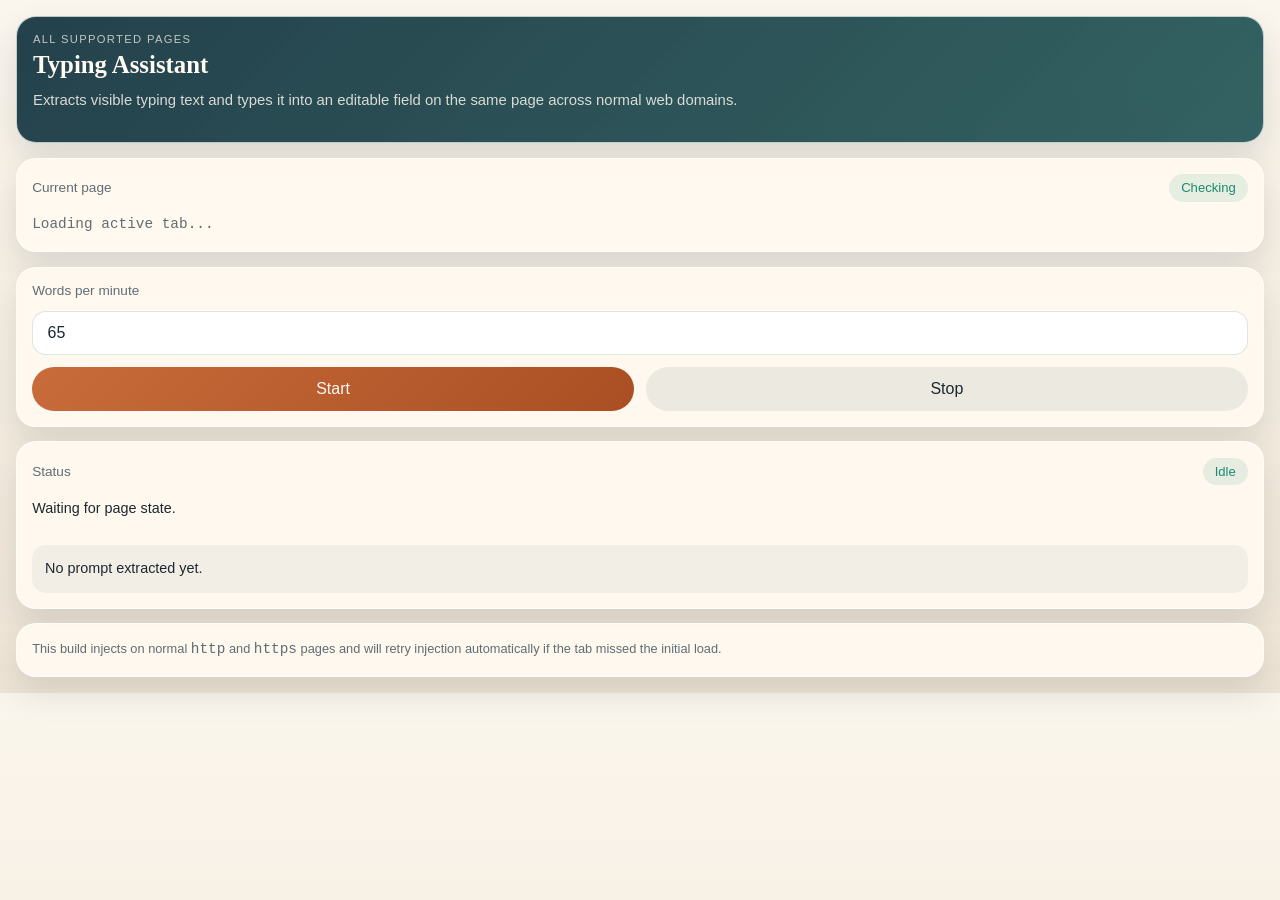
==== extension/popup.html @ 99722a8c "extensio" ====
<!doctype html>
<html lang="en">
<head>
  <meta charset="utf-8">
  <meta name="viewport" content="width=device-width, initial-scale=1">
  <title>Page Typing Assistant</title>
  <style>
    :root {
      --bg: #f5efe4;
      --panel: #fff9f0;
      --line: rgba(18, 32, 39, 0.12);
      --text: #1c2830;
      --muted: #5f6d74;
      --accent: #1f8a70;
      --warm: #c96c3b;
      --danger: #b14837;
    }

    * {
      box-sizing: border-box;
    }

    body {
      margin: 0;
      min-width: 360px;
      background: linear-gradient(180deg, #fbf6ed 0%, #efe5d6 100%);
      color: var(--text);
      font-family: "Trebuchet MS", "Segoe UI", sans-serif;
    }

    .shell {
      padding: 1rem;
      display: grid;
      gap: 0.9rem;
    }

    .hero,
    .panel {
      border: 1px solid rgba(255, 255, 255, 0.7);
      border-radius: 20px;
      background: rgba(255, 249, 240, 0.95);
      box-shadow: 0 16px 34px rgba(20, 36, 44, 0.12);
    }

    .hero {
      padding: 1rem;
      background: linear-gradient(135deg, rgba(24, 55, 67, 0.95), rgba(34, 85, 85, 0.92));
      color: #fffaf2;
    }

    .eyebrow {
      margin: 0 0 0.5rem;
      letter-spacing: 0.12em;
      text-transform: uppercase;
      font-size: 0.7rem;
      color: rgba(255, 250, 242, 0.72);
    }

    h1 {
      margin: 0;
      font-family: Georgia, "Times New Roman", serif;
      font-size: 1.55rem;
      line-height: 1;
    }

    .hero-copy {
      margin-top: 0.7rem;
      color: rgba(255, 250, 242, 0.82);
      line-height: 1.5;
      font-size: 0.93rem;
    }

    .panel {
      padding: 0.95rem;
      display: grid;
      gap: 0.8rem;
    }

    .row {
      display: flex;
      align-items: center;
      justify-content: space-between;
      gap: 0.8rem;
    }

    .label {
      color: var(--muted);
      font-size: 0.85rem;
    }

    .pill {
      display: inline-flex;
      align-items: center;
      border-radius: 999px;
      padding: 0.4rem 0.75rem;
      background: rgba(31, 138, 112, 0.11);
      color: var(--accent);
      font-size: 0.82rem;
    }

    .pill.error {
      background: rgba(177, 72, 55, 0.12);
      color: var(--danger);
    }

    .pill.busy {
      background: rgba(201, 108, 59, 0.12);
      color: var(--warm);
    }

    input[type="number"] {
      width: 100%;
      border: 1px solid var(--line);
      border-radius: 14px;
      padding: 0.75rem 0.9rem;
      background: white;
      color: var(--text);
      font: inherit;
    }

    .button-row {
      display: flex;
      gap: 0.75rem;
    }

    button {
      flex: 1;
      border: 0;
      border-radius: 999px;
      padding: 0.8rem 1rem;
      cursor: pointer;
      font: inherit;
    }

    button.primary {
      background: linear-gradient(135deg, var(--warm), #a94f23);
      color: #fff9f2;
    }

    button.secondary {
      background: rgba(24, 55, 67, 0.08);
      color: var(--text);
    }

    button:disabled {
      opacity: 0.6;
      cursor: default;
    }

    .status-copy,
    .mono,
    .preview {
      line-height: 1.5;
      font-size: 0.9rem;
    }

    .mono {
      color: var(--muted);
      font-family: Consolas, "Courier New", monospace;
      word-break: break-word;
    }

    .preview {
      max-height: 92px;
      overflow: auto;
      border-radius: 14px;
      padding: 0.8rem;
      background: rgba(24, 55, 67, 0.05);
      color: var(--text);
    }

    .footnote {
      color: var(--muted);
      font-size: 0.8rem;
      line-height: 1.45;
    }
  </style>
</head>
<body>
  <div class="shell">
    <section class="hero">
      <p class="eyebrow">All Supported Pages</p>
      <h1>Typing Assistant</h1>
      <p class="hero-copy">
        Extracts visible typing text and types it into an editable field on the same page across normal web domains.
      </p>
    </section>

    <section class="panel">
      <div class="row">
        <span class="label">Current page</span>
        <span id="domainPill" class="pill">Checking</span>
      </div>
      <div class="mono" id="pageHost">Loading active tab...</div>
    </section>

    <section class="panel">
      <label class="label" for="wpmInput">Words per minute</label>
      <input id="wpmInput" type="number" min="10" max="240" step="1" value="65">
      <div class="button-row">
        <button id="startButton" class="primary" type="button">Start</button>
        <button id="stopButton" class="secondary" type="button">Stop</button>
      </div>
    </section>

    <section class="panel">
      <div class="row">
        <span class="label">Status</span>
        <span id="statusPill" class="pill">Idle</span>
      </div>
      <div id="statusText" class="status-copy">Waiting for page state.</div>
      <div class="mono" id="targetText"></div>
      <div class="preview" id="previewText">No prompt extracted yet.</div>
    </section>

    <section class="panel">
      <div class="footnote">
        This build injects on normal <span class="mono">http</span> and <span class="mono">https</span> pages and will retry injection automatically if the tab missed the initial load.
      </div>
    </section>
  </div>

  <script src="popup.js"></script>
</body>
</html>
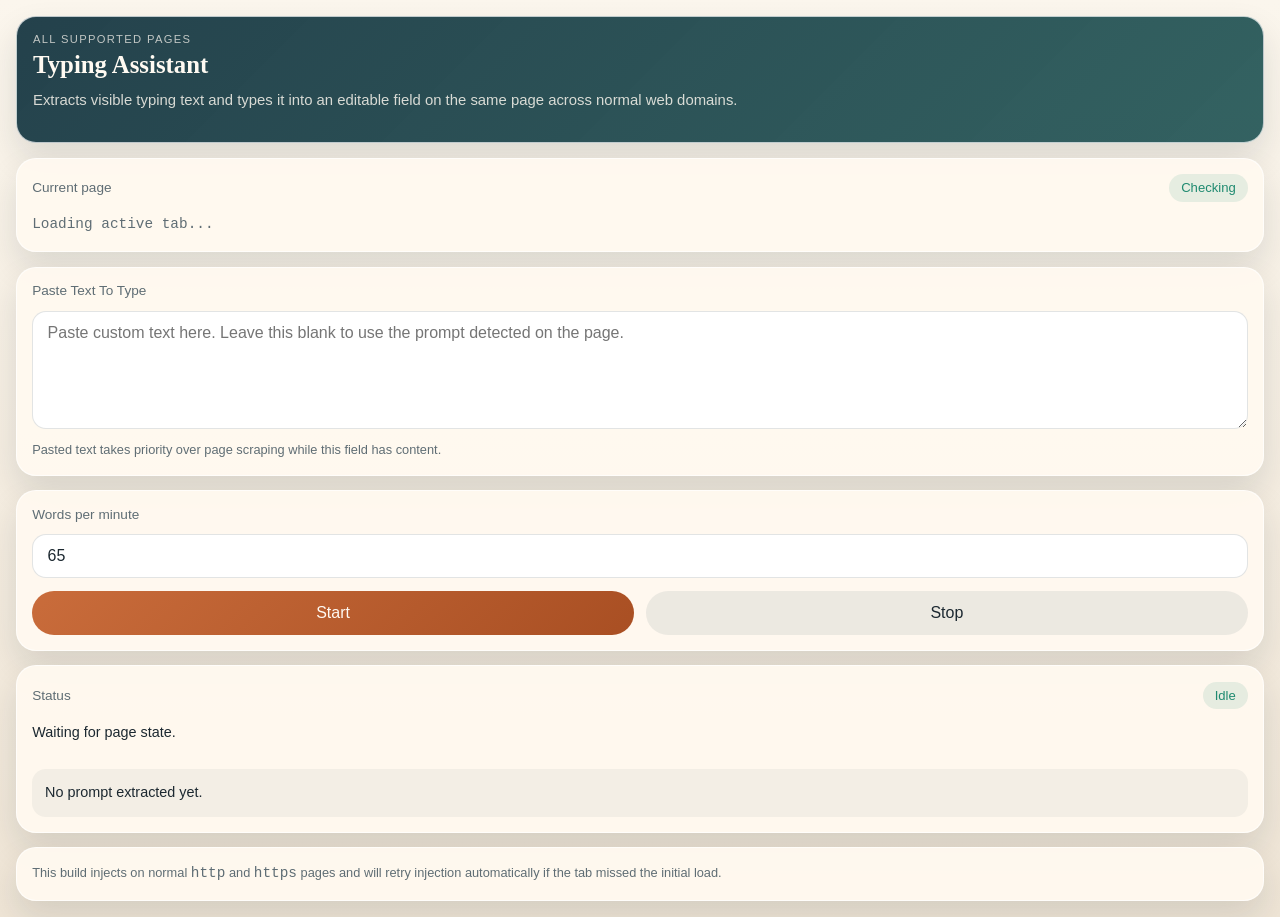
==== commit 60599764: "extension" ====
--- a/extension/popup.html
+++ b/extension/popup.html
@@ -108,7 +108,8 @@
       color: var(--warm);
     }
 
-    input[type="number"] {
+    input[type="number"],
+    textarea {
       width: 100%;
       border: 1px solid var(--line);
       border-radius: 14px;
@@ -116,6 +117,11 @@
       background: white;
       color: var(--text);
       font: inherit;
+    }
+
+    textarea {
+      min-height: 118px;
+      resize: vertical;
     }
 
     .button-row {
@@ -195,6 +201,17 @@
     </section>
 
     <section class="panel">
+      <label class="label" for="customTextInput">Paste Text To Type</label>
+      <textarea
+        id="customTextInput"
+        placeholder="Paste custom text here. Leave this blank to use the prompt detected on the page."
+      ></textarea>
+      <div class="footnote">
+        Pasted text takes priority over page scraping while this field has content.
+      </div>
+    </section>
+
+    <section class="panel">
       <label class="label" for="wpmInput">Words per minute</label>
       <input id="wpmInput" type="number" min="10" max="240" step="1" value="65">
       <div class="button-row">
